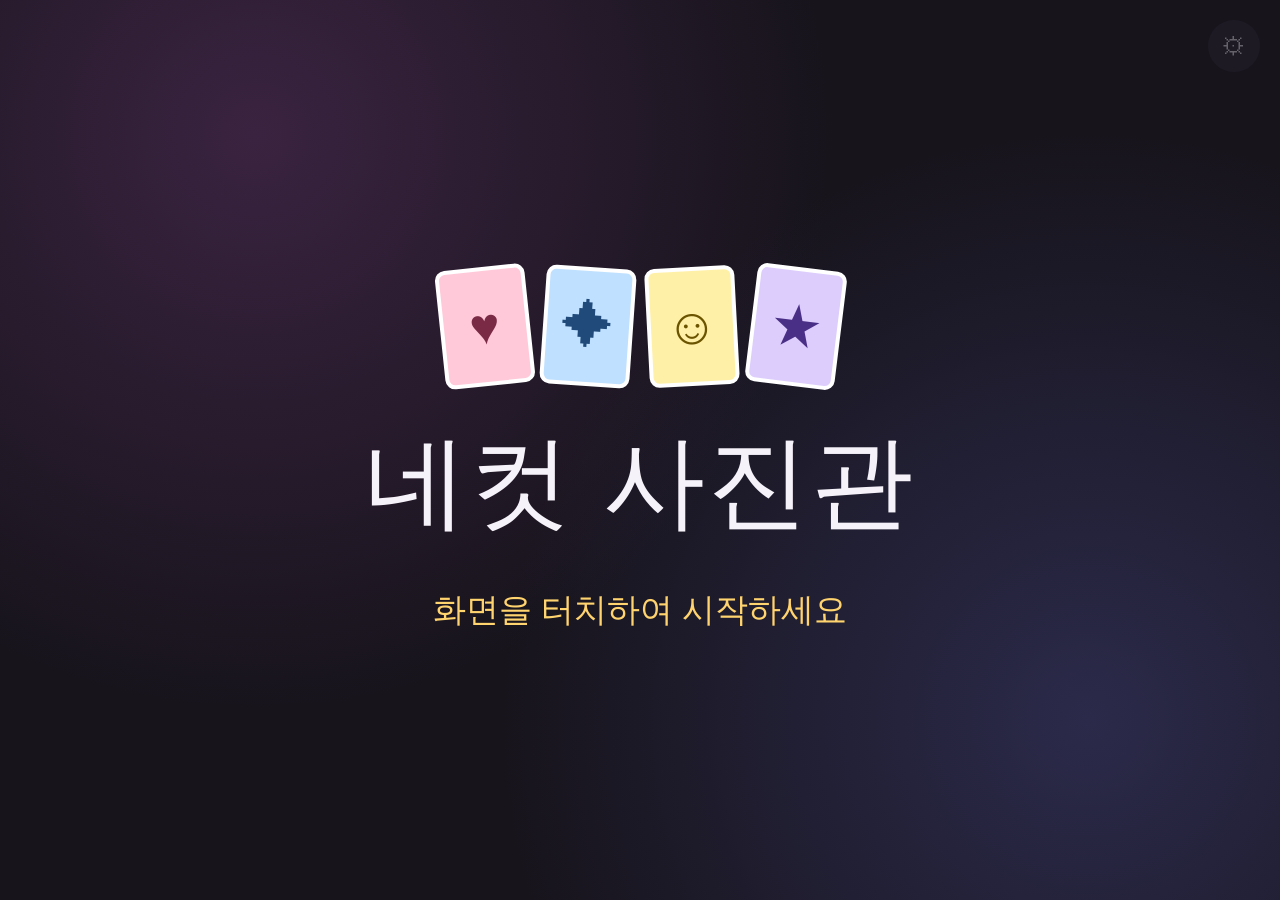
==== index.html @ 35ba89ea "Add files via upload" ====
<!doctype html>
<html lang="ko">
<head>
<meta charset="utf-8">
<meta name="viewport" content="width=device-width, initial-scale=1, maximum-scale=1, user-scalable=no">
<meta http-equiv="Content-Security-Policy" content="default-src 'none'; script-src 'self'; style-src 'self' 'unsafe-inline' https://fonts.googleapis.com; font-src https://fonts.gstatic.com; img-src 'self' data: blob:; media-src 'self' blob: mediastream:; connect-src https://tmpfiles.org https://api.imgbb.com https://api.cloudinary.com; base-uri 'none'; form-action 'none'">
<meta name="referrer" content="no-referrer">
<meta name="robots" content="noindex">
<title>네컷 사진관</title>
<link rel="preconnect" href="https://fonts.googleapis.com">
<link href="https://fonts.googleapis.com/css2?family=Jua&display=swap" rel="stylesheet">
<link rel="stylesheet" href="booth.css">
</head>
<body>

<!-- 1. 시작 -->
<section id="s-start" class="screen active">
  <button id="gear" class="iconbtn" title="관리자 설정">⚙</button>
  <div class="logo"><span>♥</span><span>✦</span><span>☺</span><span>★</span></div>
  <h1>네컷 사진관</h1>
  <div class="touch">화면을 터치하여 시작하세요</div>
</section>

<!-- 2. 프레임/매수 선택 -->
<section id="s-layout" class="screen">
  <div class="topbar">
    <button class="iconbtn home" title="처음으로">⌂</button>
    <div class="center"><h2>프레임을 선택해 주세요</h2><div class="sub">4×6 인치 사진 용지에 인쇄됩니다</div></div>
    <div class="timer" data-timer></div>
  </div>
  <div class="choices">
    <button class="choice on" data-layout="strip">
      <div class="mini strip"><div><i></i><i></i><i></i><i></i></div><div><i></i><i></i><i></i><i></i></div></div>
      <div class="name">네컷 스트립</div>
      <div class="desc">2×6 세로 두 줄 · 반 잘라서 2장</div>
    </button>
    <button class="choice" data-layout="grid">
      <div class="mini grid"><i></i><i></i><i></i><i></i></div>
      <div class="name">2×2 그리드</div>
      <div class="desc">4×6 한 장 · 큰 사진 네 컷</div>
    </button>
  </div>
  <div class="row">
    <div class="stepper"><button id="minus">−</button><b id="copies">1장</b><button id="plus">+</button></div>
    <button class="big" id="toShoot">촬영 시작</button>
  </div>
</section>

<!-- 3. 촬영 -->
<section id="s-shoot" class="screen">
  <div class="topbar">
    <button class="iconbtn home" title="처음으로">⌂</button>
    <div class="center"><h2 id="shotCounter">1 / 8</h2></div>
    <div style="width:52px"></div>
  </div>
  <div class="stagewrap">
    <div class="stage" id="stage">
      <video id="video" playsinline muted autoplay></video>
      <div class="msg" id="shootMsg">화면을 보고 포즈를 취해 주세요</div>
      <div class="count" id="count"></div>
    </div>
  </div>
  <div class="thumbs" id="thumbs"></div>
</section>

<!-- 4. 사진 고르기 -->
<section id="s-select" class="screen">
  <div class="topbar">
    <button class="iconbtn home" title="처음으로">⌂</button>
    <div class="center"><h2>마음에 드는 사진 4장을 골라 주세요</h2><div class="sub">고른 순서대로 프레임에 들어가요</div></div>
    <div class="timer" data-timer></div>
  </div>
  <div class="work">
    <div class="preview"><canvas id="selPreview" width="1200" height="1800"></canvas></div>
    <div class="side">
      <div class="shots" id="shots"></div>
      <div class="foot"><div class="info" id="selInfo">0 / 4 선택</div><button class="big" id="toDeco" disabled>다음</button></div>
    </div>
  </div>
</section>

<!-- 5. 꾸미기 -->
<section id="s-deco" class="screen">
  <div class="topbar">
    <button class="iconbtn home" title="처음으로">⌂</button>
    <div class="center"><h2>테두리와 필터를 골라 주세요</h2></div>
    <div class="timer" data-timer></div>
  </div>
  <div class="work">
    <div class="preview"><canvas id="decoPreview" width="1200" height="1800"></canvas></div>
    <div class="side">
      <div class="decoscroll">
        <div class="group"><h3>테두리 색상</h3><div class="swatches" id="frames"></div></div>
        <div class="group"><h3>필터</h3><div class="filters" id="filters"></div></div>
        <div class="group"><h3>문구</h3>
          <div class="textrow">
            <input id="caption" maxlength="20" placeholder="문구를 입력하세요" autocomplete="off">
            <button class="chip on" id="dateChip">날짜 표시</button>
          </div>
          <div class="textrow" style="margin-top:10px" id="presets"></div>
        </div>
      </div>
      <div class="foot"><button class="ghost" id="backSel">← 사진 다시 고르기</button><button class="big" id="printBtn">🖨 인쇄하기</button></div>
    </div>
  </div>
</section>

<!-- 6. 인쇄 + QR -->
<section id="s-print" class="screen">
  <div class="printwrap">
    <img class="pv" id="finalImg" alt="완성된 네컷 사진">
    <div class="qrpanel">
      <h2 class="dots" id="printMsg">사진을 인쇄하고 있어요</h2>
      <div class="qrbox" id="qrBox">
        <canvas id="qr" width="330" height="330"></canvas>
        <div class="qrstate" id="qrState"></div>
      </div>
      <div class="qrcap" id="qrCap">휴대폰 카메라로 QR 코드를 찍으면<br><b>사진과 움직이는 네컷 영상</b>을 받을 수 있어요</div>
      <div class="row">
        <button class="ghost" id="reprint">다시 인쇄</button>
        <button class="big home2">처음으로 <span id="homeCount"></span></button>
      </div>
    </div>
  </div>
</section>

<!-- 관리자 설정 -->
<div id="settings">
  <div class="modal">
    <h3>관리자 설정</h3>
    <p class="hint">이 컴퓨터의 브라우저에만 저장되며 GitHub에는 올라가지 않습니다. 키보드 <b>S</b> 키로도 열 수 있어요.</p>

    <h4>촬영</h4>
    <div class="field"><div>카메라</div><select id="o-device"><option value="">기본 카메라</option></select></div>
    <div class="field"><div>카메라 좌우 반전 (거울 모드)</div><input type="checkbox" id="o-mirror"></div>
    <div class="field"><div>한 컷당 카운트다운 (초)</div><input type="number" id="o-countdown" min="1" max="30"></div>
    <div class="field"><div>촬영 컷 수<small>이 중에서 4장을 고릅니다</small></div><input type="number" id="o-shots" min="4" max="12"></div>
    <div class="field"><div>사진 고르기 / 꾸미기 제한시간 (초)<small>0 = 제한 없음</small></div><input type="number" id="o-limit" min="0" max="600"></div>

    <h4>인쇄 (4×6 인치)</h4>
    <div class="field"><div>인쇄 크기 보정 (%)<small>테두리 없는 인쇄에서 잘리면 줄이세요 (기본 100)</small></div><input type="number" id="o-scale" min="80" max="110" step="0.5"></div>
    <div class="field"><div>인쇄 위치 보정 가로 / 세로 (mm)</div><div><input type="number" id="o-offx" step="0.5" min="-10" max="10"> <input type="number" id="o-offy" step="0.5" min="-10" max="10"></div></div>
    <div class="field"><div>스트립 가운데 자르는 선 표시</div><input type="checkbox" id="o-cut"></div>

    <h4>QR 다운로드</h4>
    <div class="field"><div>사진 업로드 방식<small>휴대폰으로 받으려면 사진을 임시 저장소에 올려야 합니다</small></div>
      <select id="o-upload">
        <option value="tmpfiles">tmpfiles.org (가입 불필요 · 60분 후 자동 삭제)</option>
        <option value="imgbb">ImgBB (API 키 필요 · 사진만)</option>
        <option value="cloudinary">Cloudinary (무료 계정 · 사진+영상)</option>
        <option value="off">사용 안 함 (QR 끄기)</option>
      </select></div>
    <div class="field" data-for="imgbb"><div>ImgBB API 키<small>api.imgbb.com 에서 무료 발급</small></div><input type="password" id="o-imgbbKey" autocomplete="off"></div>
    <div class="field" data-for="imgbb"><div>ImgBB 보관 시간</div>
      <select id="o-imgbbExpire"><option value="3600">1시간</option><option value="86400">1일</option><option value="604800">7일</option><option value="2592000">30일</option></select></div>
    <div class="field" data-for="cloudinary"><div>Cloudinary Cloud name</div><input type="text" id="o-cloudName" autocomplete="off"></div>
    <div class="field" data-for="cloudinary"><div>Upload preset (Unsigned)</div><input type="text" id="o-cloudPreset" autocomplete="off"></div>
    <div class="field"><div>움직이는 네컷 영상 만들기<small>촬영 직전 3초를 영상으로 함께 제공</small></div><input type="checkbox" id="o-live"></div>
    <div class="field"><div>다운로드 페이지 주소<small>비워 두면 자동 (GitHub 사이트의 download.html)</small></div><input type="url" id="o-pageUrl" placeholder="https://아이디.github.io/저장소/" autocomplete="off"></div>

    <h4>보안</h4>
    <div class="field"><div>관리자 비밀번호<small>설정하면 이 창을 열 때 비밀번호를 물어봅니다</small></div><input type="password" id="o-pin" autocomplete="new-password"></div>

    <div class="btns">
      <button id="testPrint">4×6 테스트 인쇄</button>
      <button id="testUpload">QR 업로드 테스트</button>
      <button id="fullscreen">전체 화면</button>
      <button id="closeSet" class="primary">저장하고 닫기</button>
    </div>
  </div>
</div>

<div class="flash" id="flash"></div>
<div id="printArea"></div>

<script src="qrcode.js"></script>
<script src="booth.js"></script>
</body>
</html>
---- booth.css ----
:root{
  --bg:#17141c; --panel:#221d29; --panel2:#2c2635; --line:#3b3346;
  --ink:#f6f2fa; --muted:#a99fb6; --accent:#ff6f9f; --accent2:#ffd36e;
  --ok:#5ee0a8; --font:"Jua","Apple SD Gothic Neo","Malgun Gothic",sans-serif;
}
*{box-sizing:border-box;-webkit-tap-highlight-color:transparent}
html,body{margin:0;height:100%;background:var(--bg);color:var(--ink);font-family:var(--font);overflow:hidden;user-select:none;-webkit-user-select:none}
button{font-family:inherit;cursor:pointer;border:0;color:inherit}
.screen{position:fixed;inset:0;display:none;flex-direction:column;padding:24px 32px}
.screen.active{display:flex}
h2{margin:0;font-weight:400;font-size:clamp(26px,3.4vw,44px);text-align:center}
.sub{color:var(--muted);text-align:center;font-size:clamp(15px,1.6vw,20px);margin-top:6px}
.topbar{display:flex;align-items:center;justify-content:space-between;gap:12px;margin-bottom:16px;min-height:56px}
.topbar .center{flex:1}
.iconbtn{width:52px;height:52px;border-radius:50%;background:var(--panel2);font-size:24px;display:grid;place-items:center;flex:none}
.timer{min-width:88px;height:52px;border-radius:26px;background:var(--panel2);display:grid;place-items:center;font-size:24px;color:var(--accent2);flex:none}
.timer.warn{color:#fff;background:#d6455f}
.big{background:var(--accent);color:#fff;font-size:clamp(22px,2.4vw,32px);padding:18px 56px;border-radius:999px;box-shadow:0 8px 0 #c04a75}
.big:active{transform:translateY(4px);box-shadow:0 4px 0 #c04a75}
.big:disabled{background:#4a4255;box-shadow:0 8px 0 #332d3c;color:#8d839a}
.ghost{background:var(--panel2);font-size:20px;padding:14px 28px;border-radius:999px}

/* start */
#s-start{align-items:center;justify-content:center;cursor:pointer;
  background:radial-gradient(circle at 20% 15%,#3a2340 0,transparent 45%),radial-gradient(circle at 85% 80%,#2b2a4a 0,transparent 45%),var(--bg)}
.logo{display:flex;gap:14px;margin-bottom:28px}
.logo span{width:clamp(56px,7vw,96px);aspect-ratio:3/4;border-radius:10px;background:var(--panel2);border:4px solid #fff;display:grid;place-items:center;font-size:clamp(28px,4vw,52px);transform:rotate(var(--r))}
.logo span:nth-child(1){--r:-6deg;background:#ffc9d9;color:#7a2a45}
.logo span:nth-child(2){--r:4deg;background:#bfe0ff;color:#1f4a7a}
.logo span:nth-child(3){--r:-3deg;background:#fff0a8;color:#6b5400}
.logo span:nth-child(4){--r:7deg;background:#dccdfc;color:#4a2f86}
#s-start h1{font-weight:400;font-size:clamp(48px,8vw,110px);margin:0;letter-spacing:2px}
.touch{margin-top:36px;font-size:clamp(20px,2.6vw,34px);color:var(--accent2);animation:blink 1.4s ease-in-out infinite}
@keyframes blink{50%{opacity:.25}}
#gear{position:absolute;right:20px;top:20px;opacity:.35}

/* layout */
.choices{flex:1;display:flex;gap:32px;justify-content:center;align-items:center;flex-wrap:wrap}
.choice{background:var(--panel);border:4px solid transparent;border-radius:24px;padding:24px 28px;display:flex;flex-direction:column;align-items:center;gap:14px;width:min(320px,42vw)}
.choice.on{border-color:var(--accent);background:var(--panel2)}
.choice .name{font-size:28px}.choice .desc{color:var(--muted);font-size:17px;text-align:center}
.mini{width:120px;height:180px;background:#fff;border-radius:4px;display:flex;gap:6px;padding:6px;box-shadow:0 6px 20px #0006}
.mini.strip>div{flex:1;display:flex;flex-direction:column;gap:4px;padding-bottom:22px}
.mini.strip>div>i{flex:1;background:#ffb4c8;border-radius:2px}
.mini.grid{display:grid;grid-template-columns:1fr 1fr;grid-template-rows:1fr 1fr 28px}
.mini.grid>i{background:#a9d4ff;border-radius:2px}
.row{display:flex;justify-content:center;align-items:center;gap:20px;flex-wrap:wrap;margin-top:12px}
.stepper{display:flex;align-items:center;gap:14px;background:var(--panel);border-radius:999px;padding:8px}
.stepper button{width:56px;height:56px;border-radius:50%;background:var(--panel2);font-size:30px}
.stepper b{min-width:110px;text-align:center;font-weight:400;font-size:28px}

/* shoot */
#s-shoot{padding:16px 24px}
.stagewrap{flex:1;display:flex;align-items:center;justify-content:center;min-height:0}
.stage{position:relative;height:100%;max-width:100%;aspect-ratio:var(--ar,1.5);background:#000;border-radius:18px;overflow:hidden;box-shadow:0 0 0 6px #fff2}
.stage video{width:100%;height:100%;object-fit:cover;display:block}
.stage video.mirror{transform:scaleX(-1)}
.count{position:absolute;inset:0;display:grid;place-items:center;font-size:clamp(120px,22vh,260px);color:#fff;text-shadow:0 6px 30px #000a;pointer-events:none}
.count.pop{animation:pop .9s ease-out}
@keyframes pop{0%{transform:scale(1.6);opacity:0}25%{transform:scale(1);opacity:1}100%{opacity:.85}}
.msg{position:absolute;left:0;right:0;top:18px;text-align:center;font-size:clamp(20px,3vh,32px);text-shadow:0 2px 10px #000}
.flash{position:fixed;inset:0;background:#fff;opacity:0;pointer-events:none;z-index:50}
.flash.go{animation:flash .5s ease-out}
@keyframes flash{0%{opacity:1}100%{opacity:0}}
.thumbs{display:flex;gap:10px;justify-content:center;margin-top:14px;min-height:72px}
.thumbs>div{height:72px;aspect-ratio:var(--ar,1.5);border-radius:8px;background:var(--panel2);overflow:hidden;border:2px solid var(--line)}
.thumbs img{width:100%;height:100%;object-fit:cover;display:block}
#shotCounter{font-size:30px;color:var(--accent2)}

/* select + decorate */
.work{flex:1;display:flex;gap:28px;min-height:0}
.preview{flex:none;height:100%;aspect-ratio:2/3;max-width:45vw;display:flex;align-items:center;justify-content:center}
.preview canvas{max-width:100%;max-height:100%;aspect-ratio:2/3;box-shadow:0 10px 40px #000a;border-radius:4px;background:#fff}
.side{flex:1;display:flex;flex-direction:column;min-width:0;min-height:0}
.shots{flex:1;display:grid;grid-template-columns:repeat(var(--cols,4),1fr);gap:14px;align-content:center;overflow:auto;padding:4px}
.shot{position:relative;border-radius:12px;overflow:hidden;aspect-ratio:var(--ar,1.5);background:#000;outline:4px solid transparent;outline-offset:-4px}
.shot img{width:100%;height:100%;object-fit:cover;display:block}
.shot.on{outline-color:var(--accent)}
.shot .badge{position:absolute;top:8px;left:8px;width:40px;height:40px;border-radius:50%;background:var(--accent);display:none;place-items:center;font-size:22px}
.shot.on .badge{display:grid}
.shot.on img{opacity:.8}
.foot{display:flex;justify-content:space-between;align-items:center;gap:16px;margin-top:16px}
.foot .info{color:var(--muted);font-size:20px}
.group{margin-bottom:18px}
.group h3{margin:0 0 10px;font-weight:400;font-size:22px;color:var(--muted)}
.swatches{display:flex;flex-wrap:wrap;gap:12px}
.sw{width:68px;display:flex;flex-direction:column;align-items:center;gap:6px;font-size:14px;color:var(--muted);background:none;padding:0}
.sw i{width:60px;height:60px;border-radius:14px;border:3px solid #fff3;display:block}
.sw.on i{border-color:var(--accent);box-shadow:0 0 0 3px var(--accent)}
.sw.on{color:var(--ink)}
.filters{display:flex;flex-wrap:wrap;gap:12px}
.flt{display:flex;flex-direction:column;align-items:center;gap:6px;background:none;padding:0;font-size:15px;color:var(--muted)}
.flt img,.flt span.ph{width:86px;height:64px;object-fit:cover;border-radius:10px;border:3px solid #fff3;display:block;background:var(--panel2)}
.flt.on img{border-color:var(--accent);box-shadow:0 0 0 3px var(--accent)}
.flt.on{color:var(--ink)}
.textrow{display:flex;gap:10px;flex-wrap:wrap;align-items:center}
.textrow input{font-family:inherit;font-size:22px;padding:10px 16px;border-radius:12px;border:2px solid var(--line);background:var(--panel);color:var(--ink);width:min(340px,100%)}
.chip{background:var(--panel2);padding:8px 14px;border-radius:999px;font-size:16px}
.chip.on{background:var(--accent)}
.decoscroll{flex:1;overflow:auto;padding-right:6px}

/* print + QR */
#s-print{align-items:center;justify-content:center}
.printwrap{flex:1;display:flex;align-items:center;justify-content:center;gap:clamp(24px,5vw,72px);min-height:0;width:100%}
.printwrap .pv{height:min(78vh,100%);max-width:42vw;aspect-ratio:2/3;object-fit:contain;box-shadow:0 10px 40px #000a;border-radius:4px;animation:feed 3s ease-out}
@keyframes feed{0%{transform:translateY(-40px);opacity:0}30%{opacity:1}100%{transform:none}}
.qrpanel{display:flex;flex-direction:column;align-items:center;gap:14px;max-width:520px}
.qrpanel h2{font-size:clamp(24px,3vw,40px)}
.qrbox{position:relative;width:min(34vh,300px);aspect-ratio:1;background:#fff;border-radius:20px;padding:14px;display:grid;place-items:center}
.qrbox canvas{width:100%;height:100%;image-rendering:pixelated;opacity:0;transition:opacity .4s}
.qrbox.ready canvas{opacity:1}
.qrstate{position:absolute;inset:0;display:grid;place-items:center;text-align:center;padding:20px;color:#555;font-size:18px}
.qrbox.ready .qrstate{display:none}
.qrbox.err .qrstate{color:#c0284f}
.qrbox.off{display:none}
.spinner{width:42px;height:42px;border-radius:50%;border:5px solid #eee;border-top-color:var(--accent);animation:spin 1s linear infinite;margin:0 auto 10px}
@keyframes spin{to{transform:rotate(360deg)}}
.qrcap{color:var(--muted);font-size:clamp(15px,1.6vw,20px);text-align:center;line-height:1.5}
.qrcap b{color:var(--accent2);font-weight:400}
.dots::after{content:"";animation:dots 1.5s steps(4) infinite}
@keyframes dots{0%{content:""}25%{content:"."}50%{content:".."}75%{content:"..."}}

/* settings modal */
#settings{position:fixed;inset:0;background:#000b;display:none;align-items:center;justify-content:center;z-index:100;padding:16px}
#settings.open{display:flex}
.modal{background:var(--panel);border-radius:20px;padding:24px 28px;width:min(640px,100%);max-height:92vh;overflow:auto;font-family:system-ui,"Malgun Gothic",sans-serif}
.modal h4{margin:20px 0 2px;font-size:16px;color:var(--accent2)}
.modal h3{margin:0 0 4px;font-size:22px}
.modal .hint{color:var(--muted);font-size:13px;margin:0 0 16px}
.field{display:flex;justify-content:space-between;align-items:center;gap:14px;padding:10px 0;border-bottom:1px solid var(--line);font-size:15px}
.field small{display:block;color:var(--muted);font-size:12px;margin-top:2px}
.field input[type=text],.field input[type=password],.field input[type=url]{width:240px;font-size:15px;padding:6px 8px;border-radius:8px;border:1px solid var(--line);background:var(--panel2);color:var(--ink)}
.field input[type=number]{width:90px;font-size:16px;padding:6px 8px;border-radius:8px;border:1px solid var(--line);background:var(--panel2);color:var(--ink)}
.field select{max-width:260px;font-size:15px;padding:6px 8px;border-radius:8px;border:1px solid var(--line);background:var(--panel2);color:var(--ink)}
.field input[type=checkbox]{width:22px;height:22px}
.modal .btns{display:flex;gap:10px;justify-content:flex-end;margin-top:18px;flex-wrap:wrap}
.modal .btns button{font-family:system-ui,sans-serif;font-size:15px;padding:10px 18px;border-radius:10px;background:var(--panel2)}
.modal .btns .primary{background:var(--accent)}

#printArea{display:none}
@media (max-width:900px){
  .printwrap{flex-direction:column}.printwrap .pv{height:40vh;max-width:none}
  .work{flex-direction:column}.preview{height:42vh;max-width:none}
  .screen{padding:14px 16px;overflow:auto}
}

/* ---------- 인쇄: 4 x 6 인치 ---------- */
@page{size:4in 6in;margin:0}
@media print{
  html,body{background:#fff!important;overflow:visible;height:auto}
  body>*:not(#printArea){display:none!important}
  #printArea{display:block}
  .sheet{width:4in;height:6in;position:relative;overflow:hidden;break-after:page;page-break-after:always}
  .sheet:last-child{break-after:auto;page-break-after:auto}
  .sheet img{position:absolute;left:50%;top:50%;
    width:calc(4in * var(--s,1));height:calc(6in * var(--s,1));
    transform:translate(calc(-50% + var(--ox,0mm)),calc(-50% + var(--oy,0mm)));
    -webkit-print-color-adjust:exact;print-color-adjust:exact}
}
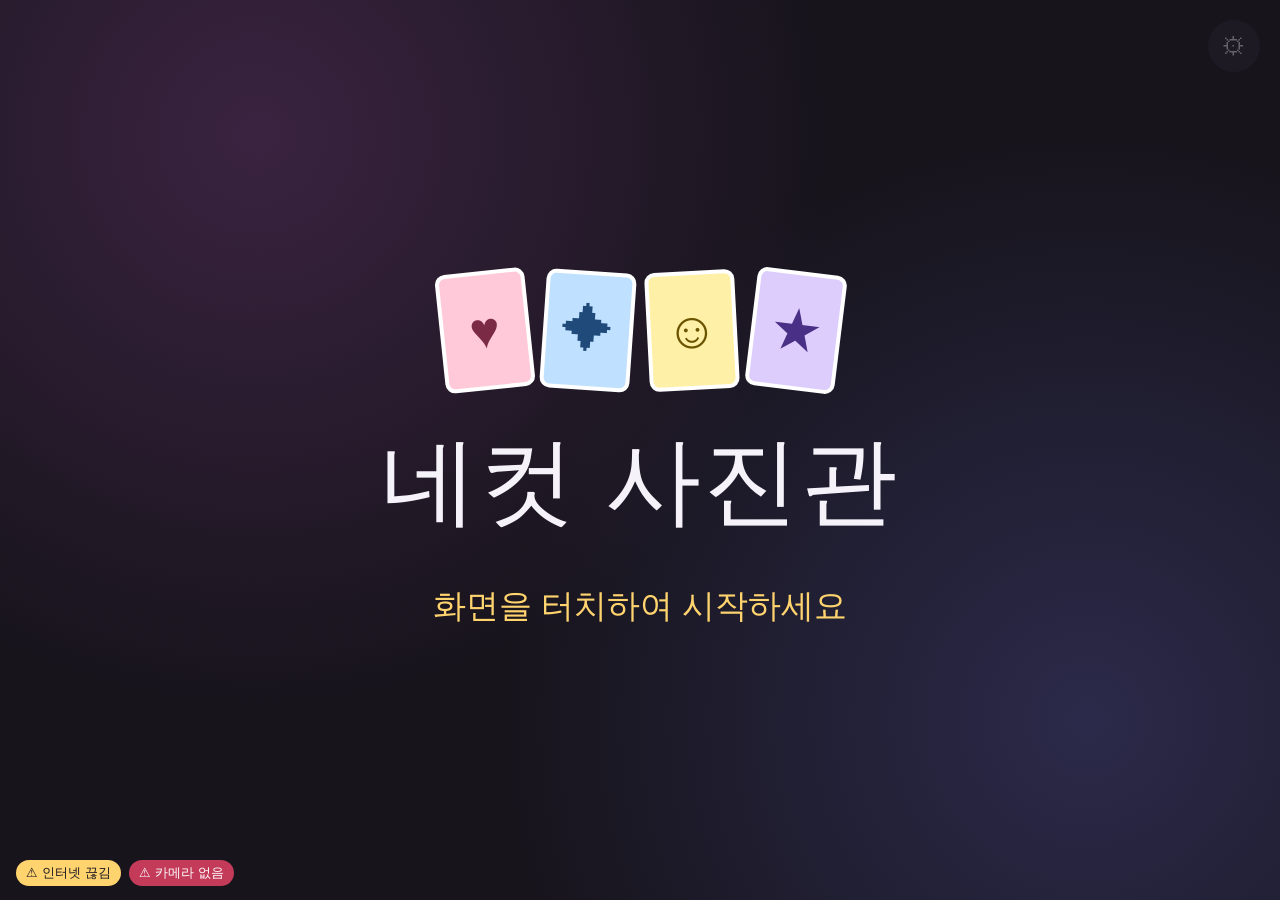
==== commit 1e03742c: "네컷 사진관 업데이트: 즉시 QR, 사진 QR 인쇄, 업로드 대기열, 상태 점검 - Cloudinary 업로드 주소를 미리 정해 QR을 바로 표시하고 사진에도 인쇄 - 인터넷이 끊" ====
--- a/index.html
+++ b/index.html
@@ -3,29 +3,31 @@
 <head>
 <meta charset="utf-8">
 <meta name="viewport" content="width=device-width, initial-scale=1, maximum-scale=1, user-scalable=no">
-<meta http-equiv="Content-Security-Policy" content="default-src 'none'; script-src 'self'; style-src 'self' 'unsafe-inline' https://fonts.googleapis.com; font-src https://fonts.gstatic.com; img-src 'self' data: blob:; media-src 'self' blob: mediastream:; connect-src https://tmpfiles.org https://api.imgbb.com https://api.cloudinary.com; base-uri 'none'; form-action 'none'">
+<meta http-equiv="Content-Security-Policy" content="default-src 'none'; script-src 'self'; style-src 'self' 'unsafe-inline' https://fonts.googleapis.com; font-src https://fonts.gstatic.com; img-src 'self' data: blob:; media-src 'self' blob: mediastream:; connect-src 'self' https://api.cloudinary.com https://res.cloudinary.com https://api.imgbb.com https://i.ibb.co; worker-src 'self'; base-uri 'none'; form-action 'none'; object-src 'none'">
 <meta name="referrer" content="no-referrer">
 <meta name="robots" content="noindex">
 <title>네컷 사진관</title>
 <link rel="preconnect" href="https://fonts.googleapis.com">
 <link href="https://fonts.googleapis.com/css2?family=Jua&display=swap" rel="stylesheet">
-<link rel="stylesheet" href="booth.css">
+<link rel="stylesheet" href="booth.css?v=20261101">
+<style id="pageStyle">@page{size:100mm 148mm;margin:0}</style>
 </head>
 <body>
 
 <!-- 1. 시작 -->
 <section id="s-start" class="screen active">
-  <button id="gear" class="iconbtn" title="관리자 설정">⚙</button>
+  <button id="gear" class="iconbtn" title="관리자 설정 (S)">⚙</button>
   <div class="logo"><span>♥</span><span>✦</span><span>☺</span><span>★</span></div>
-  <h1>네컷 사진관</h1>
+  <h1 id="startTitle">네컷 사진관</h1>
   <div class="touch">화면을 터치하여 시작하세요</div>
+  <div class="statusbar" id="statusbar"></div>
 </section>
 
 <!-- 2. 프레임/매수 선택 -->
 <section id="s-layout" class="screen">
   <div class="topbar">
     <button class="iconbtn home" title="처음으로">⌂</button>
-    <div class="center"><h2>프레임을 선택해 주세요</h2><div class="sub">4×6 인치 사진 용지에 인쇄됩니다</div></div>
+    <div class="center"><h2>프레임을 선택해 주세요</h2><div class="sub">4×6 사진 용지에 인쇄됩니다</div></div>
     <div class="timer" data-timer></div>
   </div>
   <div class="choices">
@@ -41,7 +43,7 @@
     </button>
   </div>
   <div class="row">
-    <div class="stepper"><button id="minus">−</button><b id="copies">1장</b><button id="plus">+</button></div>
+    <div class="stepper"><button id="minus" aria-label="한 장 빼기">−</button><b id="copies">1장</b><button id="plus" aria-label="한 장 더하기">+</button></div>
     <button class="big" id="toShoot">촬영 시작</button>
   </div>
 </section>
@@ -56,6 +58,7 @@
   <div class="stagewrap">
     <div class="stage" id="stage">
       <video id="video" playsinline muted autoplay></video>
+      <img id="freeze" alt="">
       <div class="msg" id="shootMsg">화면을 보고 포즈를 취해 주세요</div>
       <div class="count" id="count"></div>
     </div>
@@ -67,7 +70,7 @@
 <section id="s-select" class="screen">
   <div class="topbar">
     <button class="iconbtn home" title="처음으로">⌂</button>
-    <div class="center"><h2>마음에 드는 사진 4장을 골라 주세요</h2><div class="sub">고른 순서대로 프레임에 들어가요</div></div>
+    <div class="center"><h2>마음에 드는 사진 4장을 골라 주세요</h2><div class="sub">고른 순서대로 프레임에 들어가요 · 다시 누르면 취소</div></div>
     <div class="timer" data-timer></div>
   </div>
   <div class="work">
@@ -90,11 +93,11 @@
     <div class="preview"><canvas id="decoPreview" width="1200" height="1800"></canvas></div>
     <div class="side">
       <div class="decoscroll">
-        <div class="group"><h3>테두리 색상</h3><div class="swatches" id="frames"></div></div>
+        <div class="group"><h3>테두리</h3><div class="swatches" id="frames"></div></div>
         <div class="group"><h3>필터</h3><div class="filters" id="filters"></div></div>
-        <div class="group"><h3>문구</h3>
+        <div class="group" id="captionGroup"><h3>문구</h3>
           <div class="textrow">
-            <input id="caption" maxlength="20" placeholder="문구를 입력하세요" autocomplete="off">
+            <input id="caption" maxlength="20" placeholder="문구를 입력하세요" autocomplete="off" spellcheck="false">
             <button class="chip on" id="dateChip">날짜 표시</button>
           </div>
           <div class="textrow" style="margin-top:10px" id="presets"></div>
@@ -110,12 +113,13 @@
   <div class="printwrap">
     <img class="pv" id="finalImg" alt="완성된 네컷 사진">
     <div class="qrpanel">
-      <h2 class="dots" id="printMsg">사진을 인쇄하고 있어요</h2>
+      <h2 id="printMsg">사진을 인쇄하고 있어요</h2>
       <div class="qrbox" id="qrBox">
         <canvas id="qr" width="330" height="330"></canvas>
         <div class="qrstate" id="qrState"></div>
       </div>
-      <div class="qrcap" id="qrCap">휴대폰 카메라로 QR 코드를 찍으면<br><b>사진과 움직이는 네컷 영상</b>을 받을 수 있어요</div>
+      <div class="qrcap" id="qrCap"></div>
+      <div class="qrnote" id="qrNote"></div>
       <div class="row">
         <button class="ghost" id="reprint">다시 인쇄</button>
         <button class="big home2">처음으로 <span id="homeCount"></span></button>
@@ -125,10 +129,17 @@
 </section>
 
 <!-- 관리자 설정 -->
-<div id="settings">
+<div id="settings" class="overlay">
   <div class="modal">
-    <h3>관리자 설정</h3>
-    <p class="hint">이 컴퓨터의 브라우저에만 저장되며 GitHub에는 올라가지 않습니다. 키보드 <b>S</b> 키로도 열 수 있어요.</p>
+    <div class="modalhead">
+      <h3>관리자 설정</h3>
+      <span class="ver" id="appVer"></span>
+    </div>
+    <p class="hint">설정은 이 컴퓨터의 브라우저에만 저장되고 GitHub에는 올라가지 않아요. 시작 화면에서 <b>S</b> 키로도 열 수 있어요.</p>
+
+    <h4>상태 점검</h4>
+    <div id="healthList" class="health"></div>
+    <div class="btns left"><button id="recheck">다시 점검</button><button id="retryQueue">대기 중인 사진 지금 올리기</button></div>
 
     <h4>촬영</h4>
     <div class="field"><div>카메라</div><select id="o-device"><option value="">기본 카메라</option></select></div>
@@ -136,44 +147,69 @@
     <div class="field"><div>한 컷당 카운트다운 (초)</div><input type="number" id="o-countdown" min="1" max="30"></div>
     <div class="field"><div>촬영 컷 수<small>이 중에서 4장을 고릅니다</small></div><input type="number" id="o-shots" min="4" max="12"></div>
     <div class="field"><div>사진 고르기 / 꾸미기 제한시간 (초)<small>0 = 제한 없음</small></div><input type="number" id="o-limit" min="0" max="600"></div>
-
-    <h4>인쇄 (4×6 인치)</h4>
+    <div class="field"><div>음성 안내<small>한국어 음성이 설치된 PC에서만 나와요</small></div><input type="checkbox" id="o-voice"></div>
+
+    <h4>인쇄</h4>
+    <div class="field"><div>용지 크기<small>캐논 SELPHY의 4×6 용지는 실제로 100×148mm예요</small></div>
+      <select id="o-paper"><option value="selphy">캐논 SELPHY 4×6 / 엽서 (100×148mm)</option><option value="inch">정확한 4×6 인치 (101.6×152.4mm)</option></select></div>
     <div class="field"><div>인쇄 크기 보정 (%)<small>테두리 없는 인쇄에서 잘리면 줄이세요 (기본 100)</small></div><input type="number" id="o-scale" min="80" max="110" step="0.5"></div>
     <div class="field"><div>인쇄 위치 보정 가로 / 세로 (mm)</div><div><input type="number" id="o-offx" step="0.5" min="-10" max="10"> <input type="number" id="o-offy" step="0.5" min="-10" max="10"></div></div>
+    <div class="field"><div>사진에 QR 코드 인쇄<small>실제 네컷 사진처럼 아래쪽에 QR이 들어가요</small></div><input type="checkbox" id="o-printQR"></div>
     <div class="field"><div>스트립 가운데 자르는 선 표시</div><input type="checkbox" id="o-cut"></div>
+    <div class="field"><div>행사 이름<small>시작 화면 제목과 사진 아래에 작게 들어가요 (비우면 안 나옴)</small></div><input type="text" id="o-eventName" maxlength="30" placeholder="예: 2026 ○○고 축제" autocomplete="off"></div>
+    <div class="field"><div>남은 용지 (장)<small>입력하면 인쇄할 때마다 줄어들고, 5장 이하면 시작 화면에 경고가 떠요 · 비우면 안 셈</small></div><input type="number" id="o-paperLeft" min="0" max="9999"></div>
 
     <h4>QR 다운로드</h4>
-    <div class="field"><div>사진 업로드 방식<small>휴대폰으로 받으려면 사진을 임시 저장소에 올려야 합니다</small></div>
+    <div class="field"><div>사진 업로드 방식</div>
       <select id="o-upload">
-        <option value="tmpfiles">tmpfiles.org (가입 불필요 · 60분 후 자동 삭제)</option>
+        <option value="cloudinary">Cloudinary (사진 + 영상, 추천)</option>
         <option value="imgbb">ImgBB (API 키 필요 · 사진만)</option>
-        <option value="cloudinary">Cloudinary (무료 계정 · 사진+영상)</option>
         <option value="off">사용 안 함 (QR 끄기)</option>
       </select></div>
+    <div class="field" data-for="cloudinary"><div>Cloudinary Cloud name</div><input type="text" id="o-cloudName" autocomplete="off" spellcheck="false"></div>
+    <div class="field" data-for="cloudinary"><div>업로드 프리셋 이름<small>Cloudinary에서 Signing mode를 <b>Unsigned</b>로 만든 프리셋</small></div><input type="text" id="o-cloudPreset" autocomplete="off" spellcheck="false"></div>
     <div class="field" data-for="imgbb"><div>ImgBB API 키<small>api.imgbb.com 에서 무료 발급</small></div><input type="password" id="o-imgbbKey" autocomplete="off"></div>
-    <div class="field" data-for="imgbb"><div>ImgBB 보관 시간</div>
-      <select id="o-imgbbExpire"><option value="3600">1시간</option><option value="86400">1일</option><option value="604800">7일</option><option value="2592000">30일</option></select></div>
-    <div class="field" data-for="cloudinary"><div>Cloudinary Cloud name</div><input type="text" id="o-cloudName" autocomplete="off"></div>
-    <div class="field" data-for="cloudinary"><div>Upload preset (Unsigned)</div><input type="text" id="o-cloudPreset" autocomplete="off"></div>
-    <div class="field"><div>움직이는 네컷 영상 만들기<small>촬영 직전 3초를 영상으로 함께 제공</small></div><input type="checkbox" id="o-live"></div>
-    <div class="field"><div>다운로드 페이지 주소<small>비워 두면 자동 (GitHub 사이트의 download.html)</small></div><input type="url" id="o-pageUrl" placeholder="https://아이디.github.io/저장소/" autocomplete="off"></div>
+    <div class="field" data-for="imgbb"><div>ImgBB 보관 기간</div>
+      <select id="o-imgbbExpire"><option value="86400">1일</option><option value="604800">7일</option><option value="2592000">30일</option></select></div>
+    <div class="field" data-for="cloudinary"><div>사진 받기 가능 기간 (일)<small>받기 화면에 “○월 ○일까지” 안내 · 0 = 안내 없음</small></div><input type="number" id="o-keepDays" min="0" max="365"></div>
+    <div class="field" data-for="cloudinary"><div>움직이는 네컷 영상 만들기<small>촬영 직전 3초를 영상으로 함께 제공</small></div><input type="checkbox" id="o-live"></div>
+    <div class="field"><div>다운로드 페이지 주소<small>비워 두면 자동 (GitHub 사이트의 download.html)</small></div><input type="url" id="o-pageUrl" placeholder="https://아이디.github.io/저장소/" autocomplete="off" spellcheck="false"></div>
+
+    <h4>커스텀 프레임 (학교·행사 로고 프레임)</h4>
+    <p class="hint">템플릿을 받아 그 위에 디자인한 뒤 1200×1800 그림(PNG/JPG)으로 저장해서 추가하세요. 회색 칸에 사진이 들어가요. 사진 칸을 투명하게 뚫은 PNG면 장식이 사진 위에 올라가요.</p>
+    <div class="field"><div>프레임 템플릿 받기</div><div class="inline"><button class="smallbtn" id="tplStrip">스트립용</button><button class="smallbtn" id="tplGrid">그리드용</button></div></div>
+    <div class="field"><div>프레임 그림 추가</div><div class="inline"><select id="cfLayout"><option value="strip">스트립용</option><option value="grid">그리드용</option></select><button class="smallbtn" id="cfAdd">그림 선택</button><input type="file" id="cfFile" accept="image/png,image/jpeg,image/webp" hidden></div></div>
+    <div id="cfList" class="cflist"></div>
+    <div class="field"><div>커스텀 프레임에도 문구·날짜 넣기</div><input type="checkbox" id="o-captionOnCustom"></div>
 
     <h4>보안</h4>
-    <div class="field"><div>관리자 비밀번호<small>설정하면 이 창을 열 때 비밀번호를 물어봅니다</small></div><input type="password" id="o-pin" autocomplete="new-password"></div>
+    <div class="field"><div>관리자 비밀번호<small>설정하면 이 창을 열 때 비밀번호를 물어봐요</small></div><input type="password" id="o-pin" autocomplete="new-password"></div>
 
     <div class="btns">
       <button id="testPrint">4×6 테스트 인쇄</button>
       <button id="testUpload">QR 업로드 테스트</button>
       <button id="fullscreen">전체 화면</button>
+      <button id="reload">새로고침</button>
       <button id="closeSet" class="primary">저장하고 닫기</button>
     </div>
   </div>
 </div>
 
+<!-- QR 업로드 테스트 결과 -->
+<div id="qrTest" class="overlay">
+  <div class="modal center">
+    <h3>QR 업로드 테스트</h3>
+    <div id="qrTestBox" class="qrtestbox"><canvas id="qrTestCanvas" width="330" height="330"></canvas></div>
+    <p id="qrTestMsg" class="qrtestmsg"></p>
+    <div class="btns center"><button id="qrTestClose" class="primary">닫기</button></div>
+  </div>
+</div>
+
 <div class="flash" id="flash"></div>
+<div class="toast" id="toast" hidden></div>
 <div id="printArea"></div>
 
-<script src="qrcode.js"></script>
-<script src="booth.js"></script>
+<script src="qrcode.js?v=20261101"></script>
+<script src="booth.js?v=20261101"></script>
 </body>
 </html>
--- a/booth.css
+++ b/booth.css
@@ -1,11 +1,14 @@
 :root{
   --bg:#17141c; --panel:#221d29; --panel2:#2c2635; --line:#3b3346;
   --ink:#f6f2fa; --muted:#a99fb6; --accent:#ff6f9f; --accent2:#ffd36e;
-  --ok:#5ee0a8; --font:"Jua","Apple SD Gothic Neo","Malgun Gothic",sans-serif;
+  --ok:#5ee0a8; --warn:#ffd36e; --bad:#ff7a93;
+  --font:"Jua","Apple SD Gothic Neo","Malgun Gothic",sans-serif;
 }
 *{box-sizing:border-box;-webkit-tap-highlight-color:transparent}
-html,body{margin:0;height:100%;background:var(--bg);color:var(--ink);font-family:var(--font);overflow:hidden;user-select:none;-webkit-user-select:none}
+html,body{margin:0;height:100%;background:var(--bg);color:var(--ink);font-family:var(--font);overflow:hidden;word-break:keep-all;overflow-wrap:anywhere;user-select:none;-webkit-user-select:none;touch-action:manipulation;overscroll-behavior:none}
+body.nocursor,body.nocursor *{cursor:none!important}
 button{font-family:inherit;cursor:pointer;border:0;color:inherit}
+[hidden]{display:none!important}
 .screen{position:fixed;inset:0;display:none;flex-direction:column;padding:24px 32px}
 .screen.active{display:flex}
 h2{margin:0;font-weight:400;font-size:clamp(26px,3.4vw,44px);text-align:center}
@@ -13,14 +16,14 @@
 .topbar{display:flex;align-items:center;justify-content:space-between;gap:12px;margin-bottom:16px;min-height:56px}
 .topbar .center{flex:1}
 .iconbtn{width:52px;height:52px;border-radius:50%;background:var(--panel2);font-size:24px;display:grid;place-items:center;flex:none}
-.timer{min-width:88px;height:52px;border-radius:26px;background:var(--panel2);display:grid;place-items:center;font-size:24px;color:var(--accent2);flex:none}
+.timer{min-width:88px;height:52px;border-radius:26px;background:var(--panel2);display:grid;place-items:center;font-size:24px;color:var(--accent2);flex:none;visibility:hidden}
 .timer.warn{color:#fff;background:#d6455f}
 .big{background:var(--accent);color:#fff;font-size:clamp(22px,2.4vw,32px);padding:18px 56px;border-radius:999px;box-shadow:0 8px 0 #c04a75}
 .big:active{transform:translateY(4px);box-shadow:0 4px 0 #c04a75}
 .big:disabled{background:#4a4255;box-shadow:0 8px 0 #332d3c;color:#8d839a}
 .ghost{background:var(--panel2);font-size:20px;padding:14px 28px;border-radius:999px}
 
-/* start */
+/* 1. 시작 */
 #s-start{align-items:center;justify-content:center;cursor:pointer;
   background:radial-gradient(circle at 20% 15%,#3a2340 0,transparent 45%),radial-gradient(circle at 85% 80%,#2b2a4a 0,transparent 45%),var(--bg)}
 .logo{display:flex;gap:14px;margin-bottom:28px}
@@ -29,12 +32,17 @@
 .logo span:nth-child(2){--r:4deg;background:#bfe0ff;color:#1f4a7a}
 .logo span:nth-child(3){--r:-3deg;background:#fff0a8;color:#6b5400}
 .logo span:nth-child(4){--r:7deg;background:#dccdfc;color:#4a2f86}
-#s-start h1{font-weight:400;font-size:clamp(48px,8vw,110px);margin:0;letter-spacing:2px}
+#s-start h1{font-weight:400;font-size:clamp(44px,7.5vw,104px);margin:0;letter-spacing:2px;text-align:center;padding:0 16px}
 .touch{margin-top:36px;font-size:clamp(20px,2.6vw,34px);color:var(--accent2);animation:blink 1.4s ease-in-out infinite}
 @keyframes blink{50%{opacity:.25}}
 #gear{position:absolute;right:20px;top:20px;opacity:.35}
+.statusbar{position:absolute;left:16px;bottom:14px;display:flex;flex-wrap:wrap;gap:8px;max-width:calc(100% - 32px);font-family:system-ui,"Malgun Gothic",sans-serif;font-size:13px}
+.statusbar span{background:#ffffff14;color:var(--muted);padding:4px 10px;border-radius:999px}
+.statusbar span.ok{color:var(--ok)}
+.statusbar span.warn{color:#1b1720;background:var(--warn)}
+.statusbar span.bad{color:#fff;background:#c43b5a}
 
-/* layout */
+/* 2. 프레임/매수 */
 .choices{flex:1;display:flex;gap:32px;justify-content:center;align-items:center;flex-wrap:wrap}
 .choice{background:var(--panel);border:4px solid transparent;border-radius:24px;padding:24px 28px;display:flex;flex-direction:column;align-items:center;gap:14px;width:min(320px,42vw)}
 .choice.on{border-color:var(--accent);background:var(--panel2)}
@@ -49,12 +57,14 @@
 .stepper button{width:56px;height:56px;border-radius:50%;background:var(--panel2);font-size:30px}
 .stepper b{min-width:110px;text-align:center;font-weight:400;font-size:28px}
 
-/* shoot */
+/* 3. 촬영 */
 #s-shoot{padding:16px 24px}
 .stagewrap{flex:1;display:flex;align-items:center;justify-content:center;min-height:0}
 .stage{position:relative;height:100%;max-width:100%;aspect-ratio:var(--ar,1.5);background:#000;border-radius:18px;overflow:hidden;box-shadow:0 0 0 6px #fff2}
 .stage video{width:100%;height:100%;object-fit:cover;display:block}
 .stage video.mirror{transform:scaleX(-1)}
+#freeze{position:absolute;inset:0;width:100%;height:100%;object-fit:cover;opacity:0;pointer-events:none;transition:opacity .25s}
+#freeze.show{opacity:1;transition:none}
 .count{position:absolute;inset:0;display:grid;place-items:center;font-size:clamp(120px,22vh,260px);color:#fff;text-shadow:0 6px 30px #000a;pointer-events:none}
 .count.pop{animation:pop .9s ease-out}
 @keyframes pop{0%{transform:scale(1.6);opacity:0}25%{transform:scale(1);opacity:1}100%{opacity:.85}}
@@ -67,13 +77,13 @@
 .thumbs img{width:100%;height:100%;object-fit:cover;display:block}
 #shotCounter{font-size:30px;color:var(--accent2)}
 
-/* select + decorate */
+/* 4~5. 고르기 / 꾸미기 */
 .work{flex:1;display:flex;gap:28px;min-height:0}
 .preview{flex:none;height:100%;aspect-ratio:2/3;max-width:45vw;display:flex;align-items:center;justify-content:center}
 .preview canvas{max-width:100%;max-height:100%;aspect-ratio:2/3;box-shadow:0 10px 40px #000a;border-radius:4px;background:#fff}
 .side{flex:1;display:flex;flex-direction:column;min-width:0;min-height:0}
 .shots{flex:1;display:grid;grid-template-columns:repeat(var(--cols,4),1fr);gap:14px;align-content:center;overflow:auto;padding:4px}
-.shot{position:relative;border-radius:12px;overflow:hidden;aspect-ratio:var(--ar,1.5);background:#000;outline:4px solid transparent;outline-offset:-4px}
+.shot{position:relative;border-radius:12px;overflow:hidden;aspect-ratio:var(--ar,1.5);background:#000;outline:4px solid transparent;outline-offset:-4px;padding:0}
 .shot img{width:100%;height:100%;object-fit:cover;display:block}
 .shot.on{outline-color:var(--accent)}
 .shot .badge{position:absolute;top:8px;left:8px;width:40px;height:40px;border-radius:50%;background:var(--accent);display:none;place-items:center;font-size:22px}
@@ -86,30 +96,33 @@
 .swatches{display:flex;flex-wrap:wrap;gap:12px}
 .sw{width:68px;display:flex;flex-direction:column;align-items:center;gap:6px;font-size:14px;color:var(--muted);background:none;padding:0}
 .sw i{width:60px;height:60px;border-radius:14px;border:3px solid #fff3;display:block}
+.sw.custom i{height:76px;width:52px;border-radius:8px}
 .sw.on i{border-color:var(--accent);box-shadow:0 0 0 3px var(--accent)}
 .sw.on{color:var(--ink)}
 .filters{display:flex;flex-wrap:wrap;gap:12px}
 .flt{display:flex;flex-direction:column;align-items:center;gap:6px;background:none;padding:0;font-size:15px;color:var(--muted)}
-.flt img,.flt span.ph{width:86px;height:64px;object-fit:cover;border-radius:10px;border:3px solid #fff3;display:block;background:var(--panel2)}
+.flt img{width:86px;height:64px;object-fit:cover;border-radius:10px;border:3px solid #fff3;display:block;background:var(--panel2)}
 .flt.on img{border-color:var(--accent);box-shadow:0 0 0 3px var(--accent)}
 .flt.on{color:var(--ink)}
 .textrow{display:flex;gap:10px;flex-wrap:wrap;align-items:center}
-.textrow input{font-family:inherit;font-size:22px;padding:10px 16px;border-radius:12px;border:2px solid var(--line);background:var(--panel);color:var(--ink);width:min(340px,100%)}
+.textrow input{font-family:inherit;font-size:22px;padding:10px 16px;border-radius:12px;border:2px solid var(--line);background:var(--panel);color:var(--ink);width:min(340px,100%);user-select:text;-webkit-user-select:text}
 .chip{background:var(--panel2);padding:8px 14px;border-radius:999px;font-size:16px}
 .chip.on{background:var(--accent)}
 .decoscroll{flex:1;overflow:auto;padding-right:6px}
 
-/* print + QR */
+/* 6. 인쇄 + QR */
 #s-print{align-items:center;justify-content:center}
 .printwrap{flex:1;display:flex;align-items:center;justify-content:center;gap:clamp(24px,5vw,72px);min-height:0;width:100%}
 .printwrap .pv{height:min(78vh,100%);max-width:42vw;aspect-ratio:2/3;object-fit:contain;box-shadow:0 10px 40px #000a;border-radius:4px;animation:feed 3s ease-out}
 @keyframes feed{0%{transform:translateY(-40px);opacity:0}30%{opacity:1}100%{transform:none}}
 .qrpanel{display:flex;flex-direction:column;align-items:center;gap:14px;max-width:520px}
 .qrpanel h2{font-size:clamp(24px,3vw,40px)}
+.qrpanel h2.dots::after{content:"";animation:dots 1.5s steps(4) infinite}
+@keyframes dots{0%{content:""}25%{content:"."}50%{content:".."}75%{content:"..."}}
 .qrbox{position:relative;width:min(34vh,300px);aspect-ratio:1;background:#fff;border-radius:20px;padding:14px;display:grid;place-items:center}
 .qrbox canvas{width:100%;height:100%;image-rendering:pixelated;opacity:0;transition:opacity .4s}
 .qrbox.ready canvas{opacity:1}
-.qrstate{position:absolute;inset:0;display:grid;place-items:center;text-align:center;padding:20px;color:#555;font-size:18px}
+.qrstate{position:absolute;inset:0;display:grid;place-items:center;text-align:center;padding:20px;color:#555;font-size:18px;line-height:1.4}
 .qrbox.ready .qrstate{display:none}
 .qrbox.err .qrstate{color:#c0284f}
 .qrbox.off{display:none}
@@ -117,25 +130,52 @@
 @keyframes spin{to{transform:rotate(360deg)}}
 .qrcap{color:var(--muted);font-size:clamp(15px,1.6vw,20px);text-align:center;line-height:1.5}
 .qrcap b{color:var(--accent2);font-weight:400}
-.dots::after{content:"";animation:dots 1.5s steps(4) infinite}
-@keyframes dots{0%{content:""}25%{content:"."}50%{content:".."}75%{content:"..."}}
+.qrnote{min-height:1.4em;font-size:16px;color:var(--muted);text-align:center}
+.qrnote.ok{color:var(--ok)}
+.qrnote.warn{color:var(--warn)}
 
-/* settings modal */
-#settings{position:fixed;inset:0;background:#000b;display:none;align-items:center;justify-content:center;z-index:100;padding:16px}
-#settings.open{display:flex}
-.modal{background:var(--panel);border-radius:20px;padding:24px 28px;width:min(640px,100%);max-height:92vh;overflow:auto;font-family:system-ui,"Malgun Gothic",sans-serif}
-.modal h4{margin:20px 0 2px;font-size:16px;color:var(--accent2)}
+/* 설정 / 오버레이 */
+.overlay{position:fixed;inset:0;background:#000c;display:none;align-items:center;justify-content:center;z-index:100;padding:16px}
+.overlay.open{display:flex}
+#qrTest{z-index:110}
+.modal{background:var(--panel);border-radius:20px;padding:24px 28px;width:min(680px,100%);max-height:92vh;overflow:auto;font-family:system-ui,"Malgun Gothic",sans-serif;user-select:text;-webkit-user-select:text}
+.modal.center{text-align:center;width:min(520px,100%)}
+.modalhead{display:flex;justify-content:space-between;align-items:baseline;gap:12px}
 .modal h3{margin:0 0 4px;font-size:22px}
-.modal .hint{color:var(--muted);font-size:13px;margin:0 0 16px}
+.modal h4{margin:22px 0 4px;font-size:16px;color:var(--accent2)}
+.modal .ver{color:var(--muted);font-size:12px}
+.modal .hint{color:var(--muted);font-size:13px;margin:0 0 10px;line-height:1.5}
 .field{display:flex;justify-content:space-between;align-items:center;gap:14px;padding:10px 0;border-bottom:1px solid var(--line);font-size:15px}
-.field small{display:block;color:var(--muted);font-size:12px;margin-top:2px}
-.field input[type=text],.field input[type=password],.field input[type=url]{width:240px;font-size:15px;padding:6px 8px;border-radius:8px;border:1px solid var(--line);background:var(--panel2);color:var(--ink)}
+.field small{display:block;color:var(--muted);font-size:12px;margin-top:2px;line-height:1.4}
 .field input[type=number]{width:90px;font-size:16px;padding:6px 8px;border-radius:8px;border:1px solid var(--line);background:var(--panel2);color:var(--ink)}
-.field select{max-width:260px;font-size:15px;padding:6px 8px;border-radius:8px;border:1px solid var(--line);background:var(--panel2);color:var(--ink)}
-.field input[type=checkbox]{width:22px;height:22px}
+.field input[type=text],.field input[type=password],.field input[type=url]{width:240px;max-width:52vw;font-size:15px;padding:6px 8px;border-radius:8px;border:1px solid var(--line);background:var(--panel2);color:var(--ink)}
+.field select{max-width:280px;font-size:15px;padding:6px 8px;border-radius:8px;border:1px solid var(--line);background:var(--panel2);color:var(--ink)}
+.field input[type=checkbox]{width:22px;height:22px;flex:none}
+.inline{display:flex;gap:8px;align-items:center;flex-wrap:wrap;justify-content:flex-end}
+.smallbtn{font-family:system-ui,sans-serif;font-size:14px;padding:7px 12px;border-radius:8px;background:var(--panel2)}
 .modal .btns{display:flex;gap:10px;justify-content:flex-end;margin-top:18px;flex-wrap:wrap}
+.modal .btns.left{justify-content:flex-start;margin-top:10px}
+.modal .btns.center{justify-content:center}
 .modal .btns button{font-family:system-ui,sans-serif;font-size:15px;padding:10px 18px;border-radius:10px;background:var(--panel2)}
 .modal .btns .primary{background:var(--accent)}
+.health{display:flex;flex-direction:column;gap:8px}
+.health .item{display:flex;gap:10px;align-items:flex-start;background:var(--panel2);border-radius:10px;padding:10px 12px;font-size:14px;line-height:1.5}
+.health .icon{flex:none;width:22px;text-align:center}
+.health .item.ok .icon{color:var(--ok)}
+.health .item.warn .icon{color:var(--warn)}
+.health .item.bad{outline:1px solid #c43b5a}
+.health .item.bad .icon{color:var(--bad)}
+.health .guide{display:block;color:var(--muted);font-size:13px;margin-top:4px;white-space:pre-line}
+.cflist{display:flex;flex-wrap:wrap;gap:10px;padding:10px 0}
+.cfitem{display:flex;flex-direction:column;align-items:center;gap:4px;font-size:12px;color:var(--muted);width:84px}
+.cfitem img{width:60px;height:90px;object-fit:cover;border-radius:6px;background:#fff}
+.cfitem button{font-size:12px;padding:3px 8px;border-radius:6px;background:#5a2333;color:#fff}
+.qrtestbox{width:260px;aspect-ratio:1;margin:16px auto;background:#fff;border-radius:16px;padding:12px}
+.qrtestbox canvas{width:100%;height:100%;image-rendering:pixelated}
+.qrtestbox.hide{display:none}
+.qrtestmsg{font-size:15px;line-height:1.6;white-space:pre-line;margin:8px 0 0;word-break:break-all}
+.qrtestmsg.err{color:var(--bad)}
+.toast{position:fixed;left:50%;bottom:28px;transform:translateX(-50%);background:#000d;color:#fff;padding:12px 20px;border-radius:999px;font-family:system-ui,"Malgun Gothic",sans-serif;font-size:15px;z-index:200;max-width:90vw;text-align:center}
 
 #printArea{display:none}
 @media (max-width:900px){
@@ -144,16 +184,14 @@
   .screen{padding:14px 16px;overflow:auto}
 }
 
-/* ---------- 인쇄: 4 x 6 인치 ---------- */
-@page{size:4in 6in;margin:0}
+/* ---------- 인쇄 (용지 크기는 booth.js가 @page로 지정) ---------- */
 @media print{
   html,body{background:#fff!important;overflow:visible;height:auto}
   body>*:not(#printArea){display:none!important}
   #printArea{display:block}
-  .sheet{width:4in;height:6in;position:relative;overflow:hidden;break-after:page;page-break-after:always}
+  .sheet{width:var(--pw,100mm);height:var(--ph,148mm);position:relative;overflow:hidden;break-after:page;page-break-after:always}
   .sheet:last-child{break-after:auto;page-break-after:auto}
-  .sheet img{position:absolute;left:50%;top:50%;
-    width:calc(4in * var(--s,1));height:calc(6in * var(--s,1));
+  .sheet img{position:absolute;left:50%;top:50%;width:var(--iw,100mm);height:var(--ih,150mm);
     transform:translate(calc(-50% + var(--ox,0mm)),calc(-50% + var(--oy,0mm)));
     -webkit-print-color-adjust:exact;print-color-adjust:exact}
 }
